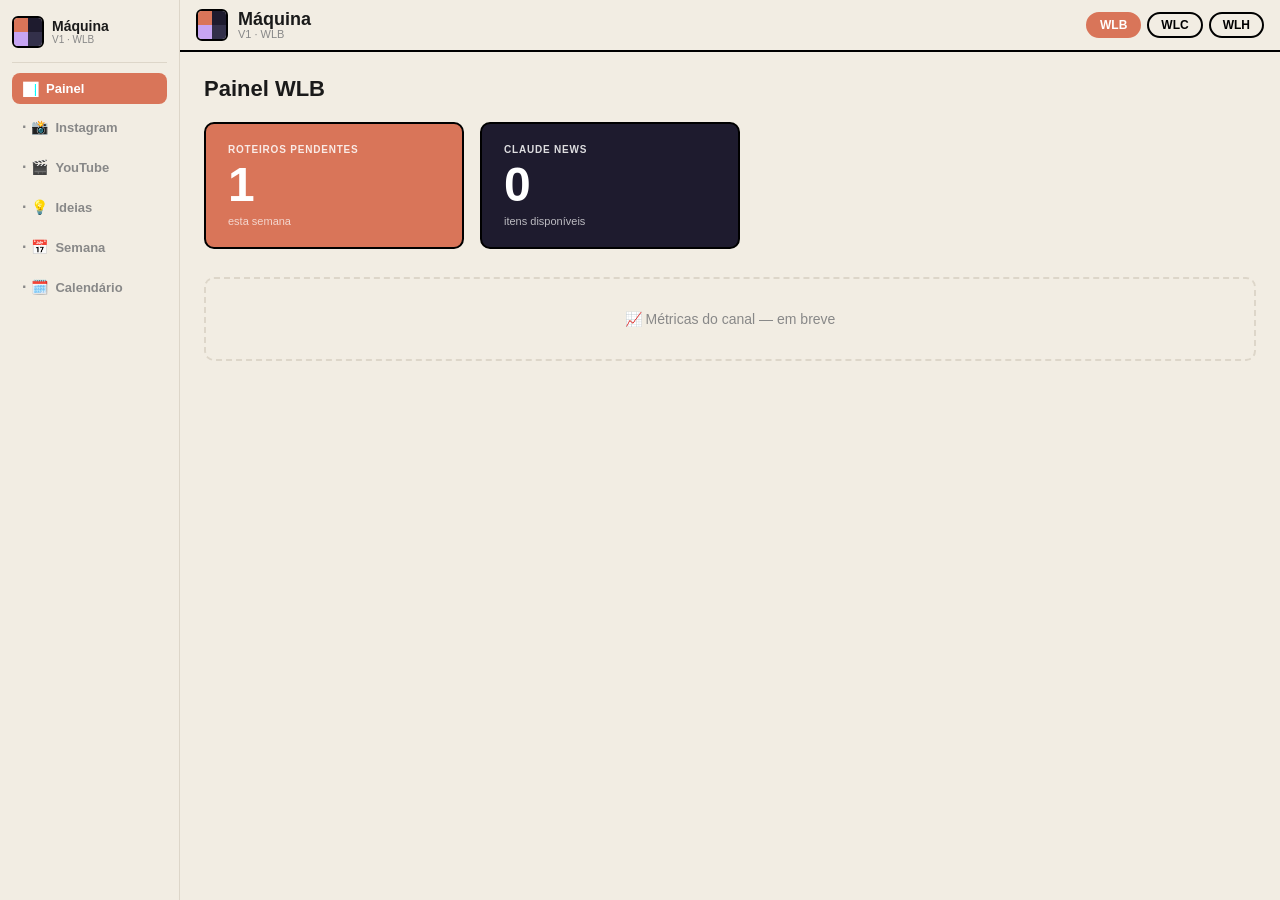
==== public/wlb/index.html @ d62ea255 "feat: adiciona Máquina WLB e placeholder WLH - public/wlb/index.html — Máquina de Conteúdos WLB comp" ====
<!DOCTYPE html>
<html lang="pt-BR">
<head>
  <meta charset="UTF-8">
  <meta name="viewport" content="width=device-width, initial-scale=1.0">
  <title>Máquina de Conteúdos — WLB</title>
  <link href="https://fonts.cdnfonts.com/css/lufga" rel="stylesheet">
  <style>
    *, *::before, *::after { box-sizing: border-box; margin: 0; padding: 0; }

    :root {
      --bg: #F2EDE3;
      --black: #1A1A1A;
      --gray: #888;
      --orange: #D97559;
      --dark: #1E1B2E;
      --lilac: #C7A5F3;
      --border: 2px solid #000;
      --radius: 10px;
    }

    body {
      font-family: 'Lufga', sans-serif;
      background: var(--bg);
      color: var(--black);
      height: 100vh;
      overflow: hidden;
      display: flex;
      flex-direction: row;
    }

    /* ── SIDEBAR ── */
    .sidebar {
      width: 180px;
      min-width: 180px;
      background: var(--bg);
      border-right: 1px solid #DDD6C9;
      display: flex;
      flex-direction: column;
      padding: 16px 12px;
      gap: 6px;
      overflow-y: auto;
    }

    .sidebar-header {
      display: flex;
      align-items: center;
      gap: 8px;
      margin-bottom: 4px;
    }

    .sidebar-logo-grid {
      width: 32px;
      height: 32px;
      display: grid;
      grid-template-columns: 1fr 1fr;
      border-radius: 6px;
      overflow: hidden;
      border: 2px solid #000;
      flex-shrink: 0;
    }

    .sidebar-logo-grid span:nth-child(1) { background: #D97559; }
    .sidebar-logo-grid span:nth-child(2) { background: #1E1B2E; }
    .sidebar-logo-grid span:nth-child(3) { background: #C7A5F3; }
    .sidebar-logo-grid span:nth-child(4) { background: #33304A; }

    .sidebar-text { display: flex; flex-direction: column; }
    .sidebar-wordmark {
      font-family: 'Lufga', sans-serif;
      font-weight: 900;
      font-size: 14px;
      color: var(--black);
      line-height: 1.1;
    }
    .sidebar-version {
      font-size: 10px;
      color: var(--gray);
    }

    .sidebar-divider {
      height: 1px;
      background: #DDD6C9;
      margin: 4px 0;
    }

    .t-nav {
      width: 100%;
      color: var(--gray);
      font-size: 13px;
      font-weight: 600;
      padding: 8px 10px;
      border-radius: 8px;
      cursor: pointer;
      display: flex;
      align-items: center;
      gap: 7px;
      transition: all .15s;
      font-family: 'Lufga', sans-serif;
      border: none;
      background: transparent;
      text-align: left;
    }

    .t-nav .nav-icon { font-size: 14px; line-height: 1; }
    .t-nav .nav-dot {
      color: var(--gray);
      font-size: 16px;
      font-weight: 900;
      margin-right: -2px;
      flex-shrink: 0;
    }

    .t-nav:hover { background: rgba(0,0,0,0.04); color: var(--black); }

    .t-nav.active {
      background: var(--orange);
      color: #fff;
      font-weight: 700;
    }

    .t-nav.active .nav-dot { display: none; }
    .t-nav.active .nav-icon { filter: brightness(10); }

    /* ── MAIN AREA ── */
    .main {
      flex: 1;
      display: flex;
      flex-direction: column;
      overflow: hidden;
    }

    /* ── TOPBAR ── */
    .topbar {
      height: 52px;
      background: var(--bg);
      border-bottom: 2px solid #000;
      display: flex;
      flex-direction: row;
      align-items: center;
      padding: 0 16px;
      gap: 10px;
      flex-shrink: 0;
    }

    .topbar-logo-grid {
      width: 32px;
      height: 32px;
      display: grid;
      grid-template-columns: 1fr 1fr;
      border-radius: 6px;
      overflow: hidden;
      border: 2px solid #000;
      flex-shrink: 0;
    }

    .topbar-logo-grid span:nth-child(1) { background: #D97559; }
    .topbar-logo-grid span:nth-child(2) { background: #1E1B2E; }
    .topbar-logo-grid span:nth-child(3) { background: #C7A5F3; }
    .topbar-logo-grid span:nth-child(4) { background: #33304A; }

    .topbar-info { display: flex; flex-direction: column; }
    .topbar-wordmark {
      font-family: 'Lufga', sans-serif;
      font-weight: 900;
      font-size: 18px;
      color: var(--black);
      line-height: 1;
    }
    .topbar-version {
      font-size: 11px;
      color: var(--gray);
    }

    .topbar-spacer { flex: 1; }

    .empresa-pills {
      display: flex;
      gap: 6px;
      align-items: center;
    }

    .empresa-pill {
      padding: 4px 12px;
      border-radius: 20px;
      border: 2px solid #000;
      font-family: 'Lufga', sans-serif;
      font-weight: 800;
      font-size: 12px;
      text-decoration: none;
      color: #000;
      transition: all .15s;
    }

    .empresa-pill.active {
      background: var(--orange);
      color: #fff;
      border-color: var(--orange);
    }

    .empresa-pill:hover:not(.active) {
      background: rgba(0,0,0,0.06);
    }

    /* ── CONTENT AREA ── */
    .content {
      flex: 1;
      overflow-y: auto;
      padding: 24px;
    }

    /* ── PAGES ── */
    .page { display: none; }
    .page.active { display: block; }

    /* ── PAGE TITLES ── */
    .page-title {
      font-size: 22px;
      font-weight: 900;
      color: var(--black);
      margin-bottom: 20px;
    }

    /* ── STAT CARDS ── */
    .stat-cards {
      display: flex;
      gap: 16px;
      margin-bottom: 28px;
      flex-wrap: wrap;
    }

    .stat-card {
      flex: 1;
      min-width: 180px;
      max-width: 260px;
      border-radius: var(--radius);
      padding: 20px 22px;
      border: 2px solid #000;
      display: flex;
      flex-direction: column;
      gap: 6px;
    }

    .stat-card.orange { background: var(--orange); color: #fff; }
    .stat-card.dark   { background: var(--dark);   color: #fff; }

    .stat-label {
      font-size: 10px;
      font-weight: 800;
      letter-spacing: 0.08em;
      text-transform: uppercase;
      opacity: 0.85;
    }

    .stat-number {
      font-size: 48px;
      font-weight: 900;
      line-height: 1;
    }

    .stat-sub {
      font-size: 11px;
      opacity: 0.7;
    }

    /* ── PLACEHOLDER BLOCK ── */
    .placeholder-block {
      border: 2px dashed #DDD6C9;
      border-radius: var(--radius);
      padding: 32px;
      text-align: center;
      color: var(--gray);
      font-size: 14px;
      font-weight: 500;
    }

    /* ── SECTION HEADER ── */
    .section-header {
      display: flex;
      align-items: center;
      justify-content: space-between;
      margin-bottom: 14px;
      margin-top: 24px;
    }

    .section-header:first-child { margin-top: 0; }

    .section-title {
      font-size: 14px;
      font-weight: 800;
      color: var(--black);
      text-transform: uppercase;
      letter-spacing: 0.06em;
    }

    .btn-add {
      padding: 5px 14px;
      border-radius: 20px;
      border: 2px solid #000;
      background: transparent;
      font-family: 'Lufga', sans-serif;
      font-size: 12px;
      font-weight: 700;
      cursor: default;
      opacity: 0.35;
    }

    /* ── ROTEIRO CARD ── */
    .roteiro-card {
      border: 2px solid #000;
      border-radius: var(--radius);
      padding: 16px 18px;
      margin-bottom: 12px;
      background: #fff;
      display: flex;
      flex-direction: column;
      gap: 8px;
    }

    .roteiro-top {
      display: flex;
      align-items: flex-start;
      justify-content: space-between;
      gap: 12px;
    }

    .roteiro-titulo {
      font-size: 15px;
      font-weight: 800;
      color: var(--black);
      text-decoration: none;
      flex: 1;
    }

    .roteiro-titulo:hover { text-decoration: underline; color: var(--orange); }

    .roteiro-status-btn {
      padding: 4px 12px;
      border-radius: 20px;
      border: 2px solid #000;
      font-family: 'Lufga', sans-serif;
      font-size: 11px;
      font-weight: 800;
      cursor: pointer;
      transition: all .15s;
      white-space: nowrap;
      flex-shrink: 0;
    }

    .roteiro-status-btn.pendente { background: var(--orange); color: #fff; border-color: var(--orange); }
    .roteiro-status-btn.gravado  { background: var(--dark);   color: #fff; border-color: var(--dark); }

    .roteiro-meta {
      display: flex;
      gap: 10px;
      flex-wrap: wrap;
      align-items: center;
    }

    .roteiro-meta span {
      font-size: 11px;
      color: var(--gray);
      font-weight: 500;
    }

    .badge {
      display: inline-block;
      padding: 2px 8px;
      border-radius: 20px;
      font-size: 10px;
      font-weight: 800;
      letter-spacing: 0.04em;
      text-transform: uppercase;
    }

    .badge-manychat { background: #C7A5F3; color: var(--dark); }
    .badge-gate     { background: var(--bg); border: 1px solid #DDD6C9; color: var(--gray); }
    .badge-tutorial { background: #E8F5E9; color: #2E7D32; border: 1px solid #A5D6A7; }
    .badge-news     { background: #FFF8E1; color: #F57F17; border: 1px solid #FFE082; }
    .badge-showcase { background: #EDE7F6; color: #4527A0; border: 1px solid #CE93D8; }
    .badge-workflow { background: #E3F2FD; color: #1565C0; border: 1px solid #90CAF9; }
    .badge-comparison { background: #FCE4EC; color: #880E4F; border: 1px solid #F48FB1; }

    .roteiro-hook {
      font-size: 13px;
      color: #555;
      font-style: italic;
      border-left: 3px solid var(--orange);
      padding-left: 10px;
    }

    /* ── YOUTUBE TABS ── */
    .yt-tabs {
      display: flex;
      gap: 4px;
      margin-bottom: 20px;
      border-bottom: 2px solid #000;
      padding-bottom: 0;
    }

    .yt-tab {
      padding: 8px 18px 10px;
      font-family: 'Lufga', sans-serif;
      font-size: 13px;
      font-weight: 700;
      cursor: pointer;
      border: none;
      background: transparent;
      color: var(--gray);
      border-radius: 8px 8px 0 0;
      margin-bottom: -2px;
      transition: all .15s;
      border: 2px solid transparent;
      border-bottom: none;
    }

    .yt-tab:hover { color: var(--black); background: rgba(0,0,0,0.04); }

    .yt-tab.active {
      color: var(--black);
      font-weight: 900;
      background: var(--bg);
      border-color: #000;
      border-bottom-color: var(--bg);
    }

    .yt-panel { display: none; }
    .yt-panel.active { display: block; }

    /* ── CANAL DO JACK ── */
    .jack-grid {
      display: grid;
      grid-template-columns: 1fr 1fr;
      gap: 16px;
      margin-bottom: 24px;
    }

    .jack-card {
      border: 2px solid #000;
      border-radius: var(--radius);
      padding: 16px 18px;
      background: #fff;
    }

    .jack-card-title {
      font-size: 11px;
      font-weight: 800;
      text-transform: uppercase;
      letter-spacing: 0.06em;
      color: var(--gray);
      margin-bottom: 10px;
    }

    .jack-stat-row {
      display: flex;
      align-items: center;
      justify-content: space-between;
      padding: 6px 0;
      border-bottom: 1px solid #F0EDE8;
      font-size: 13px;
    }

    .jack-stat-row:last-child { border-bottom: none; }
    .jack-stat-key { color: var(--gray); font-weight: 500; }
    .jack-stat-val { font-weight: 800; color: var(--black); }

    .jack-video-list { display: flex; flex-direction: column; gap: 10px; }

    .jack-video-item {
      border: 1px solid #DDD6C9;
      border-radius: 8px;
      padding: 12px 14px;
      display: flex;
      align-items: flex-start;
      gap: 12px;
    }

    .jack-video-thumb {
      width: 56px;
      height: 32px;
      background: #0A0A0F;
      border-radius: 4px;
      display: flex;
      align-items: center;
      justify-content: center;
      flex-shrink: 0;
      font-size: 16px;
    }

    .jack-video-info { flex: 1; }

    .jack-video-title {
      font-size: 13px;
      font-weight: 700;
      color: var(--black);
      text-decoration: none;
      display: block;
      margin-bottom: 4px;
    }

    .jack-video-title:hover { color: var(--orange); }

    .jack-video-meta {
      display: flex;
      gap: 8px;
      align-items: center;
      flex-wrap: wrap;
    }

    .jack-video-meta span {
      font-size: 11px;
      color: var(--gray);
    }

    .views-badge {
      font-size: 11px;
      font-weight: 800;
      color: var(--dark);
      background: var(--lilac);
      padding: 1px 7px;
      border-radius: 10px;
    }

    /* ── CLAUDE NEWS ── */
    .news-list { display: flex; flex-direction: column; gap: 8px; max-height: 600px; overflow-y: auto; }

    .news-item {
      border: 1px solid #DDD6C9;
      border-radius: 8px;
      padding: 12px 14px;
      background: #fff;
      display: flex;
      align-items: flex-start;
      gap: 12px;
    }

    .news-source-badge {
      font-size: 9px;
      font-weight: 800;
      text-transform: uppercase;
      letter-spacing: 0.05em;
      padding: 2px 7px;
      border-radius: 8px;
      white-space: nowrap;
      flex-shrink: 0;
      margin-top: 2px;
    }

    .news-source-badge.anthropic-blog { background: #FF6B35; color: #fff; }
    .news-source-badge.research        { background: #4A90E2; color: #fff; }
    .news-source-badge.changelog       { background: #2ECC71; color: #fff; }
    .news-source-badge.default         { background: #DDD6C9; color: var(--gray); }

    .news-info { flex: 1; }

    .news-title {
      font-size: 13px;
      font-weight: 700;
      color: var(--black);
      text-decoration: none;
      display: block;
      margin-bottom: 2px;
    }

    .news-title:hover { color: var(--orange); text-decoration: underline; }

    .news-date { font-size: 11px; color: var(--gray); }

    .last-updated {
      font-size: 11px;
      color: var(--gray);
      margin-bottom: 14px;
      font-weight: 500;
    }

    /* ── SEMANA GRID ── */
    .semana-grid {
      display: grid;
      grid-template-columns: repeat(7, 1fr);
      gap: 10px;
      margin-bottom: 20px;
    }

    .semana-day {
      border: 2px solid #DDD6C9;
      border-radius: 8px;
      padding: 12px 8px;
      min-height: 100px;
      display: flex;
      flex-direction: column;
      gap: 4px;
    }

    .semana-day-label {
      font-size: 11px;
      font-weight: 800;
      color: var(--gray);
      text-transform: uppercase;
      letter-spacing: 0.06em;
    }

    /* ── IDEIAS ── */
    .ideias-input-row {
      display: flex;
      gap: 10px;
      margin-bottom: 16px;
    }

    .ideias-input {
      flex: 1;
      padding: 10px 14px;
      border: 2px solid #000;
      border-radius: 8px;
      font-family: 'Lufga', sans-serif;
      font-size: 14px;
      background: #fff;
      outline: none;
    }

    .ideias-input:focus { border-color: var(--orange); }

    .btn-primary {
      padding: 10px 18px;
      border-radius: 8px;
      border: 2px solid #000;
      background: var(--dark);
      color: #fff;
      font-family: 'Lufga', sans-serif;
      font-size: 13px;
      font-weight: 800;
      cursor: pointer;
      transition: background .15s;
      white-space: nowrap;
    }

    .btn-primary:hover { background: var(--orange); border-color: var(--orange); }

    /* ── ERROR STATE ── */
    .error-state {
      color: #D63B2F;
      font-size: 12px;
      padding: 8px 12px;
      background: #FFF5F5;
      border-radius: 6px;
      border: 1px solid #FFCDD2;
    }

    /* ── EMPTY STATE ── */
    .empty-state {
      text-align: center;
      padding: 32px;
      color: var(--gray);
      font-size: 14px;
      border: 2px dashed #DDD6C9;
      border-radius: var(--radius);
    }

    /* ── HOOK FORMULA ── */
    .hook-formula {
      background: var(--dark);
      color: #fff;
      border-radius: var(--radius);
      padding: 14px 16px;
      font-size: 12px;
      font-weight: 600;
      line-height: 1.6;
      font-family: monospace;
      margin-top: 12px;
    }

    .hook-formula span { color: var(--lilac); }

    /* ── FORMAT TABLE ── */
    .format-table {
      width: 100%;
      border-collapse: collapse;
      font-size: 13px;
    }

    .format-table th {
      text-align: left;
      padding: 8px 12px;
      background: var(--dark);
      color: #fff;
      font-size: 11px;
      font-weight: 800;
      text-transform: uppercase;
      letter-spacing: 0.05em;
    }

    .format-table th:first-child { border-radius: 8px 0 0 0; }
    .format-table th:last-child  { border-radius: 0 8px 0 0; }

    .format-table td {
      padding: 8px 12px;
      border-bottom: 1px solid #F0EDE8;
      color: var(--black);
    }

    .format-table tr:last-child td { border-bottom: none; }
    .format-table tr:hover td { background: rgba(0,0,0,0.02); }

    .format-table .bar-cell {
      display: flex;
      align-items: center;
      gap: 8px;
    }

    .format-bar {
      height: 6px;
      border-radius: 3px;
      background: var(--orange);
    }

    /* ── SCROLLBAR ── */
    ::-webkit-scrollbar { width: 6px; height: 6px; }
    ::-webkit-scrollbar-track { background: transparent; }
    ::-webkit-scrollbar-thumb { background: #DDD6C9; border-radius: 3px; }
    ::-webkit-scrollbar-thumb:hover { background: #C5BDB4; }
  </style>
</head>
<body>

  <!-- SIDEBAR -->
  <aside class="sidebar">
    <div class="sidebar-header">
      <div class="sidebar-logo-grid">
        <span></span><span></span><span></span><span></span>
      </div>
      <div class="sidebar-text">
        <div class="sidebar-wordmark">Máquina</div>
        <div class="sidebar-version">V1 · WLB</div>
      </div>
    </div>

    <div class="sidebar-divider"></div>

    <button class="t-nav active" data-page="painel">
      <span class="nav-dot">·</span>
      <span class="nav-icon">📊</span>
      Painel
    </button>
    <button class="t-nav" data-page="instagram">
      <span class="nav-dot">·</span>
      <span class="nav-icon">📸</span>
      Instagram
    </button>
    <button class="t-nav" data-page="youtube">
      <span class="nav-dot">·</span>
      <span class="nav-icon">🎬</span>
      YouTube
    </button>
    <button class="t-nav" data-page="ideias">
      <span class="nav-dot">·</span>
      <span class="nav-icon">💡</span>
      Ideias
    </button>
    <button class="t-nav" data-page="semana">
      <span class="nav-dot">·</span>
      <span class="nav-icon">📅</span>
      Semana
    </button>
    <button class="t-nav" data-page="calendario">
      <span class="nav-dot">·</span>
      <span class="nav-icon">🗓️</span>
      Calendário
    </button>
  </aside>

  <!-- MAIN -->
  <div class="main">

    <!-- TOPBAR -->
    <header class="topbar">
      <div class="topbar-logo-grid">
        <span></span><span></span><span></span><span></span>
      </div>
      <div class="topbar-info">
        <div class="topbar-wordmark">Máquina</div>
        <div class="topbar-version">V1 · WLB</div>
      </div>
      <div class="topbar-spacer"></div>
      <div class="empresa-pills">
        <a class="empresa-pill active" href="/wlb/">WLB</a>
        <a class="empresa-pill" href="/">WLC</a>
        <a class="empresa-pill" href="/wlh/">WLH</a>
      </div>
    </header>

    <!-- CONTENT -->
    <div class="content">

      <!-- PAGE: PAINEL -->
      <div class="page active" id="page-painel">
        <div class="page-title">Painel WLB</div>

        <div class="stat-cards">
          <div class="stat-card orange">
            <div class="stat-label">Roteiros Pendentes</div>
            <div class="stat-number" id="stat-roteiros">—</div>
            <div class="stat-sub">esta semana</div>
          </div>
          <div class="stat-card dark">
            <div class="stat-label">Claude News</div>
            <div class="stat-number" id="stat-news">—</div>
            <div class="stat-sub">itens disponíveis</div>
          </div>
        </div>

        <div class="placeholder-block">
          📈 Métricas do canal — em breve
        </div>
      </div>

      <!-- PAGE: INSTAGRAM -->
      <div class="page" id="page-instagram">
        <div class="page-title">Instagram</div>

        <div class="section-header" style="margin-top:0">
          <span class="section-title">Carrosséis</span>
          <button class="btn-add" disabled>+ Adicionar</button>
        </div>
        <div class="empty-state">Nenhum carrossel esta semana</div>

        <div class="section-header">
          <span class="section-title">Stories</span>
          <button class="btn-add" disabled>+ Adicionar</button>
        </div>
        <div class="placeholder-block">Stories — em breve</div>

        <div class="section-header">
          <span class="section-title">Reels</span>
          <button class="btn-add" disabled>+ Adicionar</button>
        </div>
        <div class="placeholder-block">Reels — em breve</div>
      </div>

      <!-- PAGE: YOUTUBE -->
      <div class="page" id="page-youtube">
        <div class="page-title">YouTube</div>

        <div class="yt-tabs">
          <button class="yt-tab active" data-tab="roteiros">Roteiros</button>
          <button class="yt-tab" data-tab="jack">Canal do Jack</button>
          <button class="yt-tab" data-tab="news">Claude News</button>
        </div>

        <!-- SUB-ABA: ROTEIROS -->
        <div class="yt-panel active" id="yt-roteiros">
          <div id="roteiros-list">
            <div class="placeholder-block">Carregando roteiros...</div>
          </div>
        </div>

        <!-- SUB-ABA: CANAL DO JACK -->
        <div class="yt-panel" id="yt-jack">
          <div id="jack-content">
            <div class="placeholder-block">Carregando dados do Jack...</div>
          </div>
        </div>

        <!-- SUB-ABA: CLAUDE NEWS -->
        <div class="yt-panel" id="yt-news">
          <div id="news-content">
            <div class="placeholder-block">Carregando Claude News...</div>
          </div>
        </div>
      </div>

      <!-- PAGE: IDEIAS -->
      <div class="page" id="page-ideias">
        <div class="page-title">Banco de Ideias</div>

        <div class="ideias-input-row">
          <input type="text" class="ideias-input" id="ideia-input" placeholder="Nova ideia de vídeo...">
          <button class="btn-primary" id="btn-add-ideia">+ Adicionar</button>
        </div>

        <div id="ideias-list" class="empty-state">
          Banco de ideias vazio. Adicione sua primeira ideia.
        </div>
      </div>

      <!-- PAGE: SEMANA -->
      <div class="page" id="page-semana">
        <div class="page-title" id="semana-titulo">Semana</div>

        <div class="semana-grid">
          <div class="semana-day">
            <div class="semana-day-label">Seg</div>
          </div>
          <div class="semana-day">
            <div class="semana-day-label">Ter</div>
          </div>
          <div class="semana-day">
            <div class="semana-day-label">Qua</div>
          </div>
          <div class="semana-day">
            <div class="semana-day-label">Qui</div>
          </div>
          <div class="semana-day">
            <div class="semana-day-label">Sex</div>
          </div>
          <div class="semana-day">
            <div class="semana-day-label">Sáb</div>
          </div>
          <div class="semana-day">
            <div class="semana-day-label">Dom</div>
          </div>
        </div>

        <div class="placeholder-block">
          Planeje sua semana de conteúdo aqui
        </div>
      </div>

      <!-- PAGE: CALENDÁRIO -->
      <div class="page" id="page-calendario">
        <div class="page-title">Calendário Editorial</div>
        <div class="placeholder-block">Em breve</div>
      </div>

    </div><!-- /content -->
  </div><!-- /main -->

  <script>
    // ── NAVEGAÇÃO SIDEBAR ──────────────────────────────────────────────
    const navBtns = document.querySelectorAll('.t-nav');
    const pages   = document.querySelectorAll('.page');

    navBtns.forEach(btn => {
      btn.addEventListener('click', () => {
        const target = btn.dataset.page;
        navBtns.forEach(b => b.classList.remove('active'));
        pages.forEach(p => p.classList.remove('active'));
        btn.classList.add('active');
        document.getElementById('page-' + target).classList.add('active');
      });
    });

    // ── NAVEGAÇÃO TABS YOUTUBE ─────────────────────────────────────────
    const ytTabs   = document.querySelectorAll('.yt-tab');
    const ytPanels = document.querySelectorAll('.yt-panel');

    ytTabs.forEach(tab => {
      tab.addEventListener('click', () => {
        const target = tab.dataset.tab;
        ytTabs.forEach(t => t.classList.remove('active'));
        ytPanels.forEach(p => p.classList.remove('active'));
        tab.classList.add('active');
        document.getElementById('yt-' + target).classList.add('active');
      });
    });

    // ── HELPERS ────────────────────────────────────────────────────────
    function fmtDate(str) {
      if (!str) return '';
      const d = new Date(str);
      if (isNaN(d)) return str;
      return d.toLocaleDateString('pt-BR', { day: '2-digit', month: '2-digit', year: 'numeric' });
    }

    function fmtViews(n) {
      if (n >= 1000000) return (n / 1000000).toFixed(1).replace('.', ',') + 'M';
      if (n >= 1000)    return (n / 1000).toFixed(0) + 'k';
      return n.toString();
    }

    function strategyBadgeClass(type) {
      const map = {
        tutorial:   'badge-tutorial',
        showcase:   'badge-showcase',
        news:       'badge-news',
        workflow:   'badge-workflow',
        comparison: 'badge-comparison',
      };
      return map[type] || 'badge-gate';
    }

    // ── localStorage STATUS ────────────────────────────────────────────
    const STATUS_KEY = 'wlb_roteiros_status';

    function getStatuses() {
      try { return JSON.parse(localStorage.getItem(STATUS_KEY) || '{}'); }
      catch { return {}; }
    }

    function saveStatus(id, status) {
      const s = getStatuses();
      s[id] = status;
      localStorage.setItem(STATUS_KEY, JSON.stringify(s));
    }

    // ── RENDER ROTEIROS ────────────────────────────────────────────────
    function renderRoteiros(data) {
      const container = document.getElementById('roteiros-list');
      const roteiros  = data.roteiros || [];
      const statuses  = getStatuses();

      if (roteiros.length === 0) {
        container.innerHTML = '<div class="empty-state">Nenhum roteiro esta semana.</div>';
        return;
      }

      container.innerHTML = roteiros.map(r => {
        const currentStatus = statuses[r.id] || r.status || 'pendente';
        const obsidianHref  = r.obsidian_path
          ? `obsidian://open?vault=PKA&file=${encodeURIComponent(r.obsidian_path)}`
          : null;

        const titleEl = obsidianHref
          ? `<a class="roteiro-titulo" href="${obsidianHref}">${r.titulo}</a>`
          : `<span class="roteiro-titulo" style="cursor:default">${r.titulo}</span>`;

        return `
          <div class="roteiro-card" id="card-${r.id}">
            <div class="roteiro-top">
              ${titleEl}
              <button
                class="roteiro-status-btn ${currentStatus}"
                data-id="${r.id}"
                data-status="${currentStatus}"
              >${currentStatus === 'gravado' ? '✓ Gravado' : '● Pendente'}</button>
            </div>
            <div class="roteiro-meta">
              <span>Aprovado em ${fmtDate(r.aprovado_em)}</span>
              ${r.duracao_estimada ? `<span>⏱ ${r.duracao_estimada}</span>` : ''}
              ${r.tipo ? `<span class="badge ${strategyBadgeClass(r.tipo)}">${r.tipo}</span>` : ''}
              ${r.palavra_chave_manychat ? `<span class="badge badge-manychat">MC: ${r.palavra_chave_manychat}</span>` : ''}
              ${r.gate ? `<span class="badge badge-gate">${r.gate.replace(/_/g,' ')}</span>` : ''}
            </div>
            ${r.hook_preview ? `<div class="roteiro-hook">"${r.hook_preview}"</div>` : ''}
          </div>`;
      }).join('');

      // Toggle status
      container.querySelectorAll('.roteiro-status-btn').forEach(btn => {
        btn.addEventListener('click', () => {
          const id  = btn.dataset.id;
          const cur = btn.dataset.status;
          const next = cur === 'pendente' ? 'gravado' : 'pendente';
          saveStatus(id, next);
          btn.dataset.status = next;
          btn.className = `roteiro-status-btn ${next}`;
          btn.textContent = next === 'gravado' ? '✓ Gravado' : '● Pendente';
          updateStatCard();
        });
      });
    }

    // ── RENDER JACK ────────────────────────────────────────────────────
    function renderJack(data) {
      const p   = data.patterns || {};
      const fps = data.format_performance || [];
      const top = (data.top_videos || []).slice(0, 5);
      const maxViews = Math.max(...fps.map(f => f.avg_views), 1);

      document.getElementById('jack-content').innerHTML = `
        <div class="last-updated">Última atualização: ${fmtDate(data.last_updated)} · Fonte: ${data.scrape_source || ''}</div>

        <div class="jack-grid">
          <div class="jack-card">
            <div class="jack-card-title">Padrões do Canal</div>
            <div class="jack-stat-row">
              <span class="jack-stat-key">Palavras por minuto</span>
              <span class="jack-stat-val">${p.avg_wpm || '—'} wpm</span>
            </div>
            <div class="jack-stat-row">
              <span class="jack-stat-key">Duração média</span>
              <span class="jack-stat-val">${p.avg_duration_min || '—'} min</span>
            </div>
            <div class="jack-stat-row">
              <span class="jack-stat-key">Top formato (volume)</span>
              <span class="jack-stat-val">${p.top_format_by_volume || '—'}</span>
            </div>
            <div class="jack-stat-row">
              <span class="jack-stat-key">Top formato (views)</span>
              <span class="jack-stat-val">${p.top_format_by_avg_views || '—'}</span>
            </div>
            <div class="jack-stat-row">
              <span class="jack-stat-key">Hook médio</span>
              <span class="jack-stat-val">${p.hook_time_avg_seconds || '—'}s</span>
            </div>
            <div class="hook-formula">
              <div>Hook formula:</div>
              <div><span>${(p.hook_formula || '').replace(/\+/g, '</span> + <span>')}</span></div>
            </div>
          </div>

          <div class="jack-card">
            <div class="jack-card-title">Performance por Formato</div>
            <table class="format-table">
              <thead>
                <tr>
                  <th>Formato</th>
                  <th>Qtd</th>
                  <th>Avg views</th>
                </tr>
              </thead>
              <tbody>
                ${fps.map(f => `
                  <tr>
                    <td><span class="badge ${strategyBadgeClass(f.format.split('/')[0])}">${f.format}</span></td>
                    <td>${f.count}</td>
                    <td>
                      <div class="bar-cell">
                        <div class="format-bar" style="width:${Math.round(f.avg_views/maxViews*80)}px"></div>
                        ${fmtViews(f.avg_views)}
                      </div>
                    </td>
                  </tr>`).join('')}
              </tbody>
            </table>
          </div>
        </div>

        <div class="section-header" style="margin-top:0">
          <span class="section-title">Top 5 Vídeos</span>
        </div>
        <div class="jack-video-list">
          ${top.map(v => `
            <div class="jack-video-item">
              <div class="jack-video-thumb">▶</div>
              <div class="jack-video-info">
                <a class="jack-video-title" href="https://youtu.be/${v.id}" target="_blank" rel="noopener">${v.title}</a>
                <div class="jack-video-meta">
                  <span class="views-badge">${fmtViews(v.views)} views</span>
                  <span class="badge ${strategyBadgeClass(v.strategy_type)}">${v.strategy_type}</span>
                  <span>${v.upload_date || ''}</span>
                  <span>⏱ ${v.duration_min || '—'} min</span>
                </div>
              </div>
            </div>`).join('')}
        </div>`;
    }

    // ── RENDER CLAUDE NEWS ─────────────────────────────────────────────
    function renderNews(data) {
      const container = document.getElementById('news-content');
      const items     = (data.items || []).slice(0, 20);

      if (items.length === 0) {
        container.innerHTML = `
          <div class="last-updated">Última atualização: ${fmtDate(data.last_updated)}</div>
          <div class="empty-state">Nenhum item de Claude News ainda.</div>`;
        return;
      }

      function sourceBadgeClass(source) {
        if (!source) return 'default';
        const s = source.toLowerCase();
        if (s.includes('anthropic blog') || s.includes('blog')) return 'anthropic-blog';
        if (s.includes('research'))  return 'research';
        if (s.includes('changelog')) return 'changelog';
        return 'default';
      }

      container.innerHTML = `
        <div class="last-updated">Última atualização: ${fmtDate(data.last_updated)} · ${items.length} itens</div>
        <div class="news-list">
          ${items.map(item => `
            <div class="news-item">
              <span class="news-source-badge ${sourceBadgeClass(item.source)}">${item.source || 'Geral'}</span>
              <div class="news-info">
                ${item.link
                  ? `<a class="news-title" href="${item.link}" target="_blank" rel="noopener">${item.titulo || item.title || 'Sem título'}</a>`
                  : `<span class="news-title" style="cursor:default">${item.titulo || item.title || 'Sem título'}</span>`}
                <div class="news-date">${fmtDate(item.data || item.date)}</div>
              </div>
            </div>`).join('')}
        </div>`;
    }

    // ── PAINEL STAT: roteiros pendentes ────────────────────────────────
    let _roteiroData = null;

    function updateStatCard() {
      if (!_roteiroData) return;
      const statuses  = getStatuses();
      const pendentes = (_roteiroData.roteiros || []).filter(r => {
        return (statuses[r.id] || r.status) === 'pendente';
      }).length;
      document.getElementById('stat-roteiros').textContent = pendentes;
    }

    // ── SEMANA TÍTULO ──────────────────────────────────────────────────
    function setSemanaTitle() {
      const hoje = new Date();
      const dow  = hoje.getDay(); // 0=Dom
      const diffToMon = (dow === 0 ? -6 : 1 - dow);
      const seg  = new Date(hoje);
      seg.setDate(hoje.getDate() + diffToMon);
      const dom  = new Date(seg);
      dom.setDate(seg.getDate() + 6);
      const fmt  = d => d.toLocaleDateString('pt-BR', { day: '2-digit', month: '2-digit' });
      document.getElementById('semana-titulo').textContent =
        `Semana de ${fmt(seg)} a ${fmt(dom)}`;
    }

    // ── IDEIAS ─────────────────────────────────────────────────────────
    const IDEIAS_KEY = 'wlb_ideias';

    function getIdeias() {
      try { return JSON.parse(localStorage.getItem(IDEIAS_KEY) || '[]'); }
      catch { return []; }
    }

    function renderIdeiasList() {
      const list   = document.getElementById('ideias-list');
      const ideias = getIdeias();
      if (ideias.length === 0) {
        list.className = 'empty-state';
        list.innerHTML = 'Banco de ideias vazio. Adicione sua primeira ideia.';
        return;
      }
      list.className = '';
      list.innerHTML = ideias.map((ideia, idx) => `
        <div class="roteiro-card" style="flex-direction:row;align-items:center;gap:12px">
          <span style="flex:1;font-weight:600;font-size:14px">${ideia.texto}</span>
          <span style="font-size:11px;color:var(--gray)">${fmtDate(ideia.data)}</span>
          <button
            onclick="removeIdeia(${idx})"
            style="border:none;background:none;cursor:pointer;font-size:16px;color:var(--gray);padding:0 4px"
            title="Remover">✕</button>
        </div>`).join('');
    }

    window.removeIdeia = function(idx) {
      const ideias = getIdeias();
      ideias.splice(idx, 1);
      localStorage.setItem(IDEIAS_KEY, JSON.stringify(ideias));
      renderIdeiasList();
    };

    document.getElementById('btn-add-ideia').addEventListener('click', () => {
      const input = document.getElementById('ideia-input');
      const texto = input.value.trim();
      if (!texto) return;
      const ideias = getIdeias();
      ideias.unshift({ texto, data: new Date().toISOString() });
      localStorage.setItem(IDEIAS_KEY, JSON.stringify(ideias));
      input.value = '';
      renderIdeiasList();
    });

    document.getElementById('ideia-input').addEventListener('keydown', e => {
      if (e.key === 'Enter') document.getElementById('btn-add-ideia').click();
    });

    // ── FETCH + INIT ───────────────────────────────────────────────────
    document.addEventListener('DOMContentLoaded', () => {
      setSemanaTitle();
      renderIdeiasList();

      // Roteiros
      fetch('data/roteiros_semana.json')
        .then(r => r.json())
        .then(data => {
          _roteiroData = data;
          renderRoteiros(data);
          updateStatCard();
        })
        .catch(() => {
          document.getElementById('roteiros-list').innerHTML =
            '<div class="error-state">Erro ao carregar roteiros_semana.json</div>';
          document.getElementById('stat-roteiros').textContent = '!';
        });

      // Claude News
      fetch('data/claude_news.json')
        .then(r => r.json())
        .then(data => {
          renderNews(data);
          document.getElementById('stat-news').textContent = (data.items || []).length;
        })
        .catch(() => {
          document.getElementById('news-content').innerHTML =
            '<div class="error-state">Erro ao carregar claude_news.json</div>';
          document.getElementById('stat-news').textContent = '!';
        });

      // Jack intel
      fetch('data/jack_intel.json')
        .then(r => r.json())
        .then(data => renderJack(data))
        .catch(() => {
          document.getElementById('jack-content').innerHTML =
            '<div class="error-state">Erro ao carregar jack_intel.json</div>';
        });
    });
  </script>
</body>
</html>
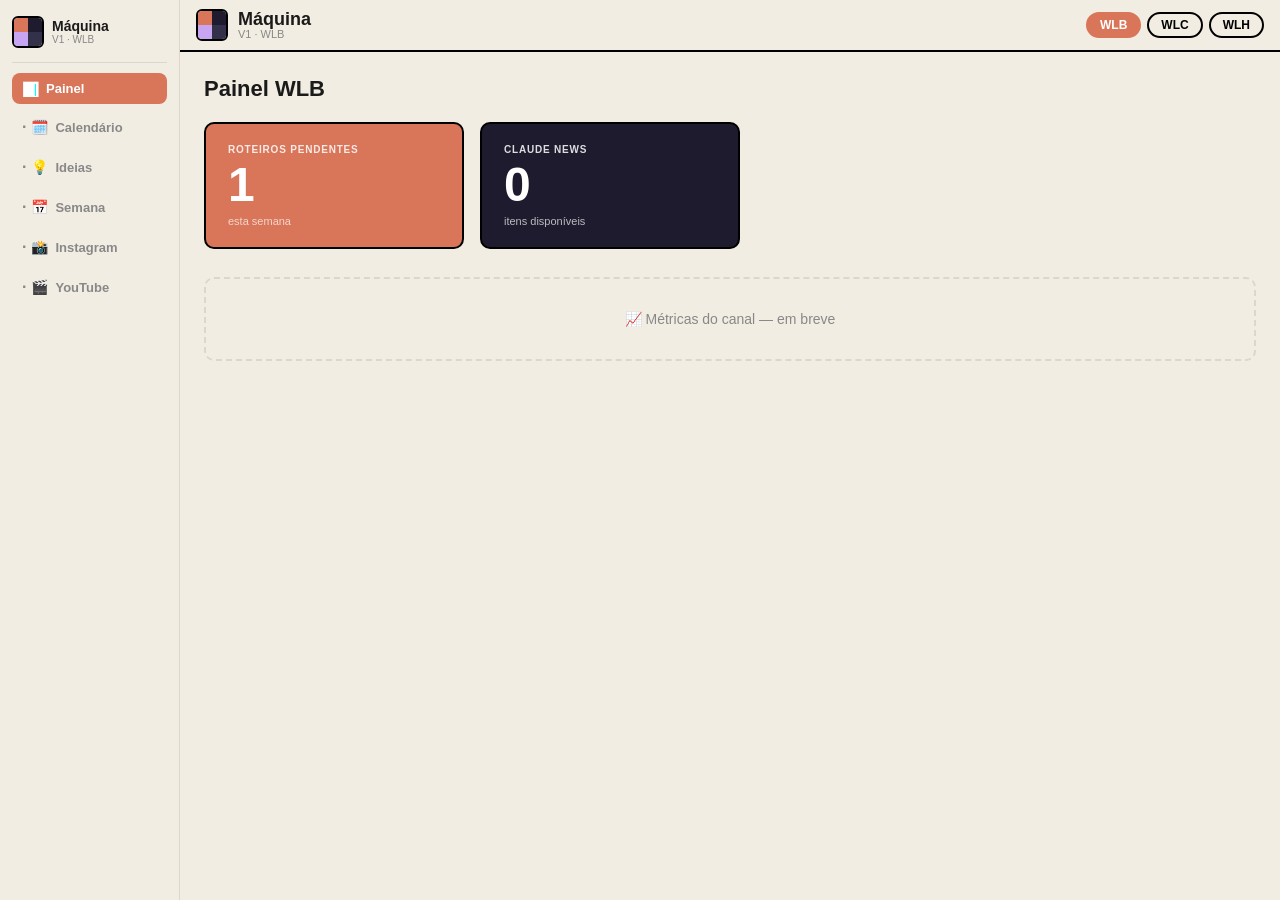
==== commit 43346b9d: "fix: reorder nav — Painel|Calendário|Ideias|Semana|Instagram|YouTube" ====
--- a/public/wlb/index.html
+++ b/public/wlb/index.html
@@ -740,15 +740,10 @@
       <span class="nav-icon">📊</span>
       Painel
     </button>
-    <button class="t-nav" data-page="instagram">
+    <button class="t-nav" data-page="calendario">
       <span class="nav-dot">·</span>
-      <span class="nav-icon">📸</span>
-      Instagram
-    </button>
-    <button class="t-nav" data-page="youtube">
-      <span class="nav-dot">·</span>
-      <span class="nav-icon">🎬</span>
-      YouTube
+      <span class="nav-icon">🗓️</span>
+      Calendário
     </button>
     <button class="t-nav" data-page="ideias">
       <span class="nav-dot">·</span>
@@ -760,10 +755,15 @@
       <span class="nav-icon">📅</span>
       Semana
     </button>
-    <button class="t-nav" data-page="calendario">
+    <button class="t-nav" data-page="instagram">
       <span class="nav-dot">·</span>
-      <span class="nav-icon">🗓️</span>
-      Calendário
+      <span class="nav-icon">📸</span>
+      Instagram
+    </button>
+    <button class="t-nav" data-page="youtube">
+      <span class="nav-dot">·</span>
+      <span class="nav-icon">🎬</span>
+      YouTube
     </button>
   </aside>
 
